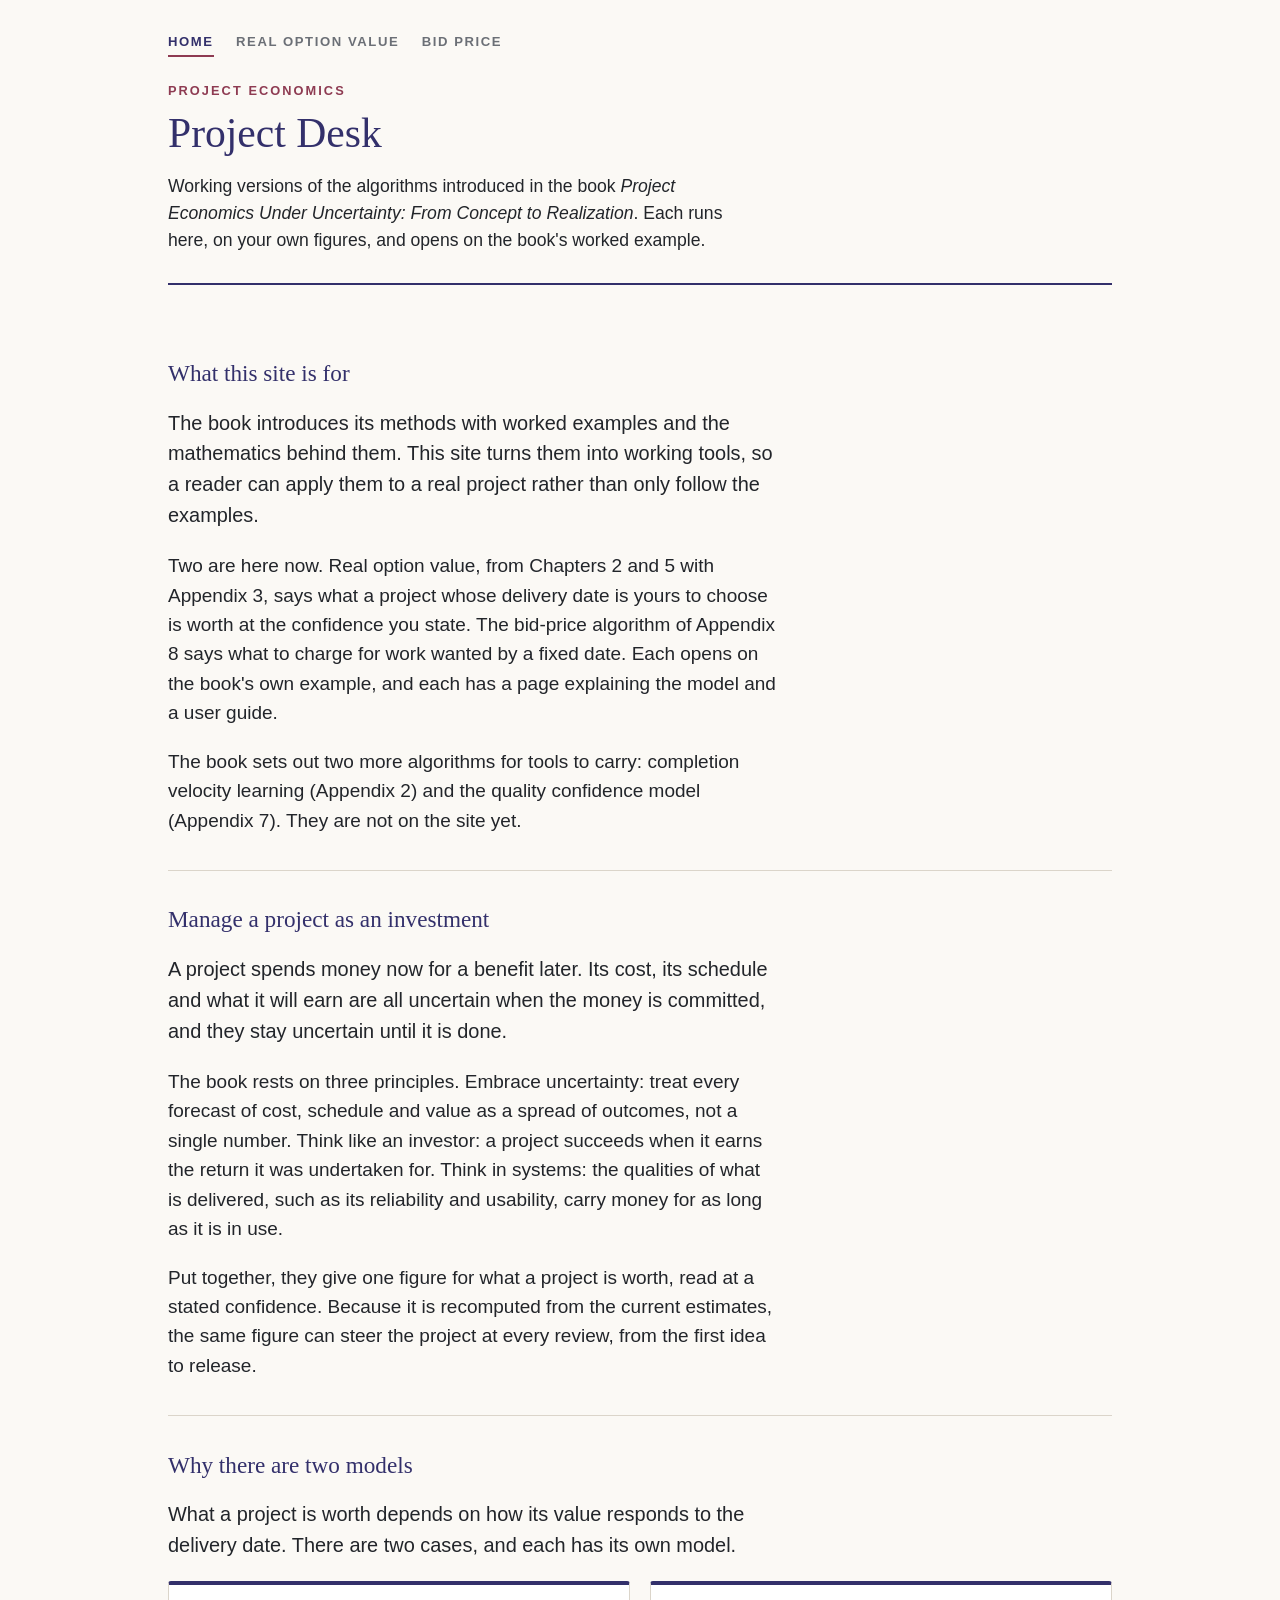
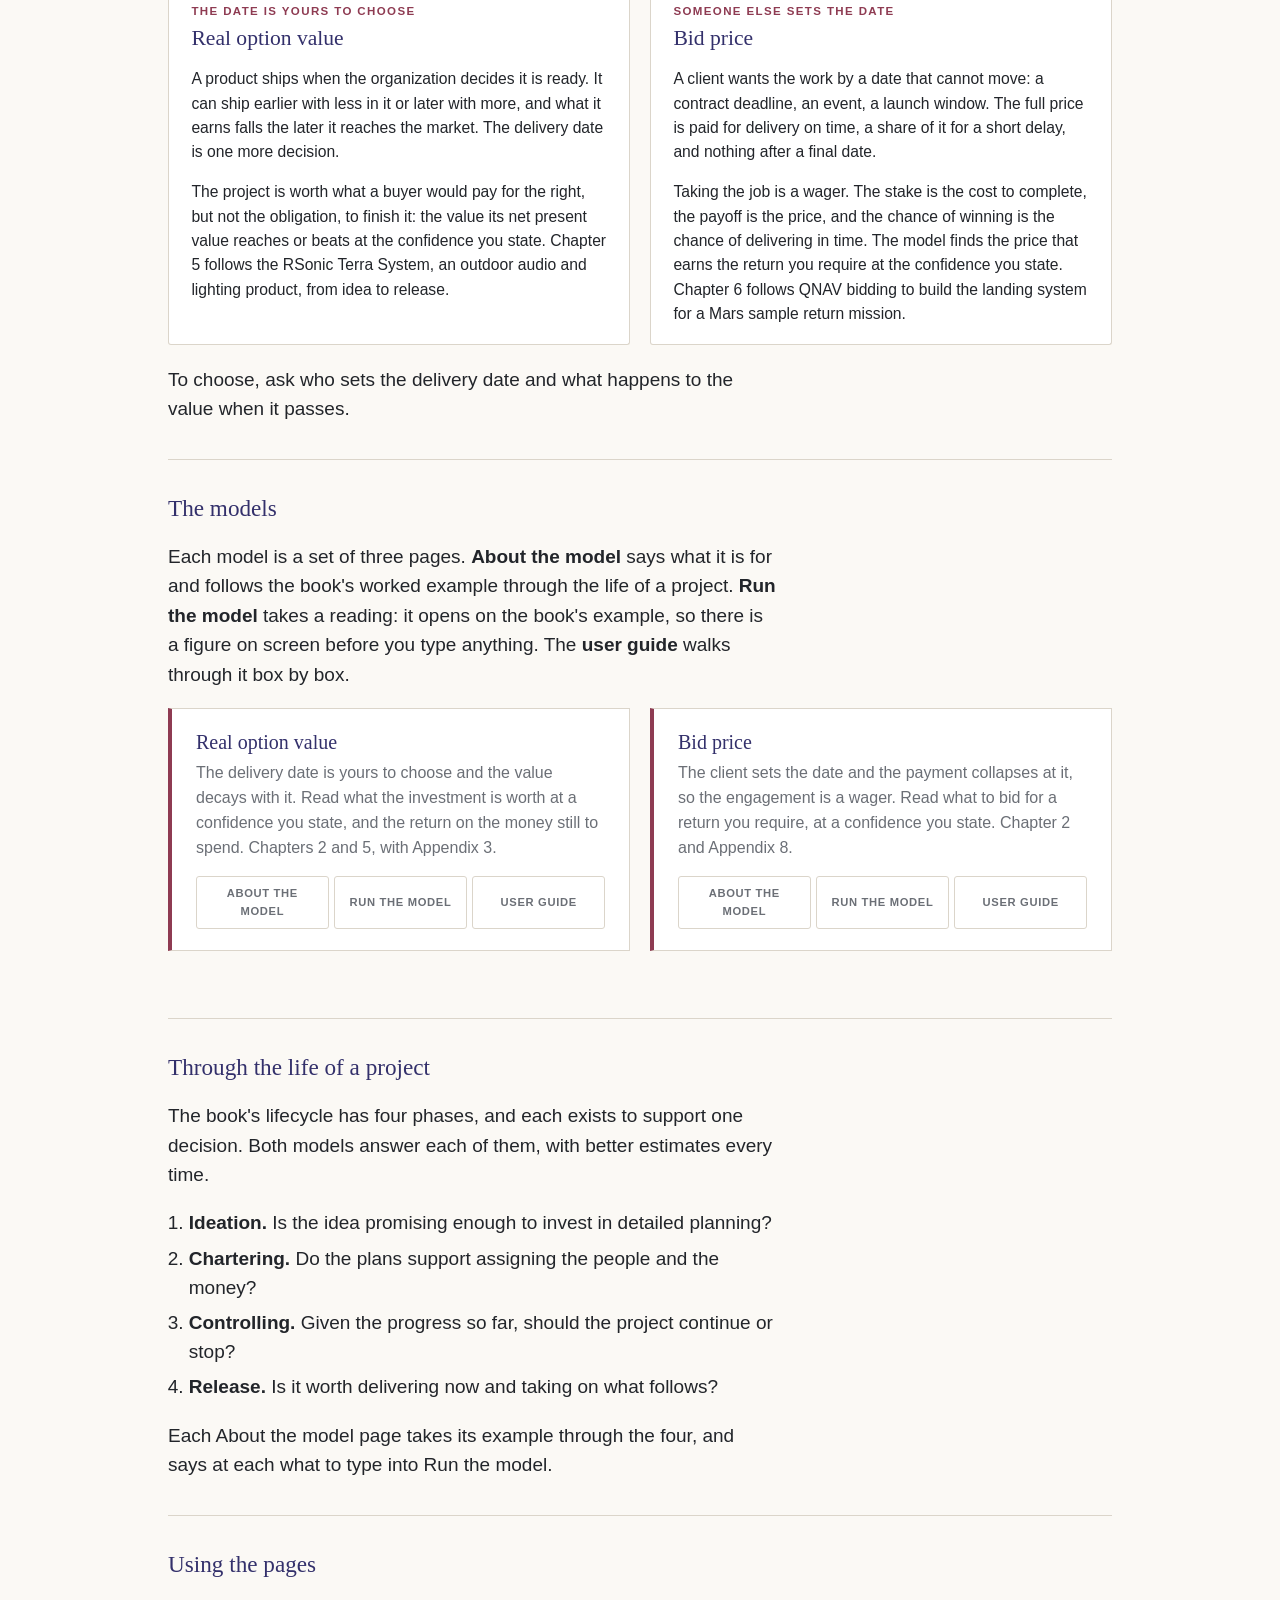
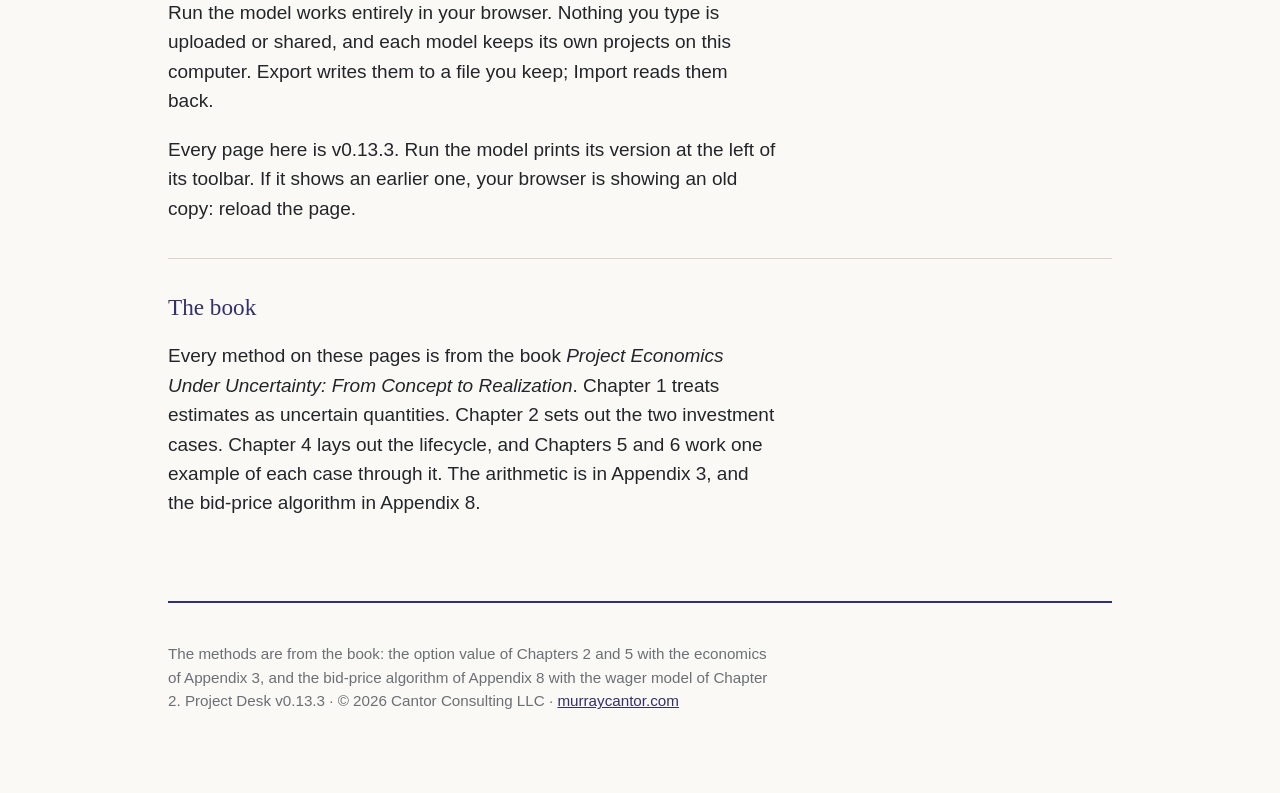
==== index.html @ a5d1e62d "Publish the toolkit site, v0.13.3 Project Desk: home page, real option value and bid price, each wit" ====
<!doctype html>
<html lang="en">
<head>
<meta charset="utf-8">
<meta name="viewport" content="width=device-width,initial-scale=1">
<title>Project Desk — Murray Cantor</title>
<meta name="description" content="Two models from the book for valuing a project under uncertainty: real option value when the delivery date is yours to choose, and bid price when someone else sets it. Each with a description, a page that takes a reading, and a user guide.">
<meta name="theme-color" content="#33306B">
<link rel="icon" href="data:image/svg+xml,%3Csvg xmlns='http://www.w3.org/2000/svg' viewBox='0 0 32 32'%3E%3Crect width='32' height='32' rx='3' fill='%2333306B'/%3E%3Cpath d='M6 23 L13 15 L19 19 L26 9' fill='none' stroke='%23FBF9F5' stroke-width='2.6' stroke-linecap='round' stroke-linejoin='round'/%3E%3C/svg%3E">
<link rel="stylesheet" href="site.css">
<style>
/* ----------------------------------------------------------------------
   Project Desk — additive styles over site.css.

   Everything here uses the tokens and the type already set in site.css and
   adds nothing to the palette. The one colour written out is #F7E3C6 on
   #7A4A12, which is site.css's own .tk marker, reused for a field that has
   not been stated yet — the same meaning it carries on the rest of the site.

   This page and calculators.html are the only pages on the site that carry
   their own styles and their own JavaScript.
   ---------------------------------------------------------------------- */

/* A tool page rather than a prose page, so the measure is wider than the
   site's 50rem. The type inside it still sets at the site's measure: p is
   capped at 38rem and .standfirst at 36rem by site.css. */
.wrap{max-width:62rem}

/* The app's own token names, aliased onto site.css's palette. The chart code
   asks for --accent and --ink-faint; these are what it gets. */
:root{--accent:var(--indigo);--ink-soft:var(--muted);--ink-faint:var(--muted)}

[hidden]{display:none!important}
button,input,select,textarea{font-family:var(--sans);color:var(--ink)}
.tnum{font-variant-numeric:tabular-nums}

/* --- the toolbar under the masthead --- */
.toolbar{display:flex;align-items:center;gap:.6rem;flex-wrap:wrap;margin:0 0 1.5rem}
.toolbar .lbl{font-size:.72rem;letter-spacing:.1em;text-transform:uppercase;
  color:var(--muted);font-weight:700}
.toolbar .bar-sp{flex:1 1 auto}
select.top{font-size:.95rem;color:var(--ink);background:#fff;
  border:1.5px solid var(--rule);border-radius:3px;padding:.32rem .5rem;max-width:22rem}

.btn{font-size:.82rem;font-weight:600;color:var(--indigo);background:#fff;
  border:1.5px solid var(--rule);border-radius:3px;padding:.34rem .8rem;cursor:pointer}
.btn:hover{border-color:var(--garnet-pale)}
.btn.pri{background:var(--indigo);border-color:var(--indigo);color:#fff}
.btn.pri:hover{background:var(--garnet);border-color:var(--garnet)}
.btn[disabled]{opacity:.45;cursor:not-allowed}
.btn:focus-visible,.tab:focus-visible,select:focus-visible,input:focus-visible,
textarea:focus-visible{outline:3px solid var(--amber);outline-offset:2px}

/* --- the three screens, in the language of .sitenav --- */
.tabs{display:flex;flex-wrap:wrap;gap:1.4rem;margin:0 0 1.75rem;padding-bottom:.6rem;
  border-bottom:1px solid var(--rule)}
.tab{font-size:.82rem;letter-spacing:.12em;text-transform:uppercase;font-weight:700;
  color:var(--muted);background:none;border:0;border-bottom:2px solid transparent;
  padding:0 0 .15rem;cursor:pointer}
.tab:hover{color:var(--indigo)}
.tab[aria-selected="true"]{color:var(--indigo);border-bottom-color:var(--garnet)}

/* --- panels --- */
.card{background:#fff;border:1.5px solid var(--rule);border-left:4px solid var(--garnet);
  border-radius:3px}
.pad{padding:1.1rem 1.25rem}
h2{font-size:1.45rem;margin:0 0 .3rem}
.sub{margin:0 0 1.25rem;font-size:1rem;color:var(--muted);max-width:38rem}
/* the Projects screen puts a button and its explanation in one .sub */
.sub:has(> .btn){display:flex;align-items:center;gap:.8rem;max-width:none;flex-wrap:wrap}
.sub:has(> .btn) > span{margin-left:0!important;max-width:38rem}
h3{margin:2rem 0 .7rem;font-family:var(--sans);font-size:.72rem;letter-spacing:.12em;
  text-transform:uppercase;color:var(--garnet);font-weight:700}
.cols{display:grid;grid-template-columns:minmax(0,1.85fr) minmax(0,1fr);gap:1.5rem;
  align-items:start}
@media (max-width:52rem){.cols{grid-template-columns:1fr}}

/* --- tables --- */
.tablewrap{overflow-x:auto}
table{border-collapse:collapse;width:100%;font-variant-numeric:tabular-nums}
th,td{text-align:left;padding:.55rem .9rem .55rem 0;border-top:1px solid var(--rule);
  font-size:.95rem}
thead th{border-top:0;border-bottom:1.5px solid var(--rule);font-size:.72rem;
  letter-spacing:.1em;text-transform:uppercase;color:var(--muted);font-weight:700;
  white-space:nowrap}
tr.row{cursor:pointer}
tr.row:hover td{background:var(--paper)}
td.r,th.r{text-align:right;white-space:nowrap;padding-right:0}

/* --- state marks: text and a rule, no fills, as elsewhere on the site --- */
.pill{display:inline-block;font-size:.68rem;letter-spacing:.1em;text-transform:uppercase;
  font-weight:700;padding:.12rem .45rem;border:1px solid currentColor;border-radius:2px;
  white-space:nowrap}
.pill.case{color:var(--indigo)}
.pill.ok{color:var(--moss)}
.pill.warn{color:#7A4A12}
.pill.bad{color:var(--garnet)}

/* --- the sheet --- */
.grp{border-top:1px solid var(--rule)}
.grp:first-child{border-top:0}
.ghead{padding:.9rem 1.25rem .35rem;font-size:.72rem;letter-spacing:.12em;
  text-transform:uppercase;color:var(--garnet);font-weight:700}
.frow{display:grid;grid-template-columns:minmax(10.5rem,1fr) auto;gap:.9rem;align-items:center;
  padding:.4rem 1.25rem .5rem}
.frow:hover{background:var(--paper)}
.flab{font-size:.95rem;min-width:0}
.flab .hint{display:block;font-size:.76rem;color:var(--muted);letter-spacing:.03em}
.flab .why{display:block;font-size:.8rem;color:var(--muted);max-width:34ch}
.fval{display:flex;gap:.3rem;align-items:center;justify-content:flex-end;flex-wrap:wrap}
.fval input,.fval select,.fval textarea{background:#fff;border:1.5px solid var(--rule);
  border-radius:3px;padding:.24rem .45rem;font-size:.92rem;text-align:right;
  font-variant-numeric:tabular-nums}
.fval input.t{width:5rem}
.fval select{text-align:left;max-width:15rem;font-variant-numeric:normal}
.fval select.form{font-size:.76rem;color:var(--muted);width:6rem;text-align:left}
.fval textarea{width:15rem;height:3.6rem;text-align:left;font-size:.82rem}
.fval .unit{font-size:.78rem;color:var(--muted);min-width:2.8rem;text-align:left}
/* A field with nothing in it yet is site.css's .tk, in its own colours. */
.unset input,.unset select.val,.unset textarea{border-color:var(--amber);background:#F7E3C6}
.needs{font-size:.64rem;letter-spacing:.1em;text-transform:uppercase;font-weight:700;
  color:#7A4A12}

/* --- the derived block --- */
.drow{display:flex;justify-content:space-between;gap:.9rem;padding:.4rem 1.25rem;
  font-size:.92rem;border-top:1px solid var(--rule)}
.drow:first-of-type{border-top:0}
.drow .v{font-variant-numeric:tabular-nums;white-space:nowrap}
.drow.alert{border-left:3px solid var(--amber);margin-left:-3px}
.drow.alert .v,.drow.alert .k{color:#7A4A12;font-weight:600}
.note{padding:.8rem 1.25rem 1rem;border-top:1px solid var(--rule);font-size:.9rem;
  color:var(--muted);max-width:38rem}

/* --- the reading --- */
.big{font-family:var(--serif);font-size:2.9rem;line-height:1.1;color:var(--indigo);
  font-variant-numeric:tabular-nums;font-weight:400}
.big.neg{color:var(--garnet)}
.bigsub{margin-top:.45rem;font-size:.97rem;color:var(--muted);max-width:38rem}
.kv{display:grid;gap:1.1rem;grid-template-columns:repeat(auto-fit,minmax(8.5rem,1fr));
  margin-top:1.5rem}
.kv .v{font-family:var(--serif);font-size:1.45rem;line-height:1.15;color:var(--ink);
  font-variant-numeric:tabular-nums}
.kv .k{display:block;margin-top:.15rem;font-size:.72rem;letter-spacing:.1em;
  text-transform:uppercase;color:var(--muted);font-weight:700}
.ctrl{display:flex;align-items:center;gap:.75rem;flex-wrap:wrap;font-size:.92rem;
  margin:.5rem 0}
.ctrl label{min-width:11rem;font-size:.76rem;letter-spacing:.06em;text-transform:uppercase;
  color:var(--muted);font-weight:700}
.ctrl input[type=range]{width:15rem;accent-color:var(--indigo)}
.ctrl .v{min-width:5.5rem;font-variant-numeric:tabular-nums}

/* --- charts, in the same hand as calculators.html --- */
svg.chart{display:block;width:100%;max-width:48rem;margin:1.25rem auto 0;height:auto;
  color:var(--muted)}
.legend{display:flex;flex-wrap:wrap;gap:1.1rem;margin:.6rem 0 0;font-size:.78rem;
  color:var(--muted)}
.legend i{display:inline-block;width:15px;height:2px;vertical-align:.25em;margin-right:.4rem}

/* --- refusal, blocked, error: the site's left-border idiom --- */
.refusal{background:#fff;border:1.5px solid var(--rule);border-left:4px solid var(--garnet);
  border-radius:3px;padding:1.25rem}
.refusal .big{color:var(--garnet);font-size:2.1rem}
.blocked{background:#fff;border:1.5px solid var(--rule);border-left:4px solid var(--amber);
  border-radius:3px;padding:1.25rem}
.blocked ul{margin:.6rem 0 0;padding-left:1.2rem;font-size:.95rem}
.err{margin-bottom:1.25rem;padding:.7rem .95rem;background:#fff;color:var(--garnet);
  border:1.5px solid var(--rule);border-left:4px solid var(--garnet);border-radius:3px;
  font-size:.95rem}

.savebar{display:flex;gap:.7rem;align-items:center;padding:.8rem 1.25rem;font-size:.9rem;
  border-top:1px solid var(--rule);background:var(--paper)}
.dirty{color:#7A4A12;font-weight:600}

dialog{border:1.5px solid var(--rule);border-left:4px solid var(--garnet);border-radius:3px;
  background:#fff;color:var(--ink);padding:0;max-width:32rem;width:calc(100% - 2rem);
  font-family:var(--sans);font-size:19px;line-height:1.55}
dialog::backdrop{background:rgba(34,37,42,.45)}
.dlg-h{padding:1rem 1.25rem .3rem;font-family:var(--serif);font-size:1.25rem;color:var(--indigo)}
.dlg-b{padding:.5rem 1.25rem 1.25rem}
.dlg-f{padding:.8rem 1.25rem;border-top:1px solid var(--rule);display:flex;
  justify-content:flex-end;gap:.6rem}
.pick{display:grid;gap:.6rem;margin-top:.7rem}
.pick label{border:1.5px solid var(--rule);border-radius:3px;padding:.65rem .8rem;cursor:pointer;
  display:flex;gap:.6rem;align-items:flex-start;font-size:.95rem}
.pick label:has(input:checked){border-left:4px solid var(--garnet);padding-left:calc(.8rem - 2.5px)}
.pick input{accent-color:var(--indigo);margin-top:.35rem;flex:0 0 auto}
.pick small{display:block;color:var(--muted);font-size:.85rem}
.dlg-b input[type=text]{width:100%;background:#fff;border:1.5px solid var(--rule);
  border-radius:3px;padding:.4rem .55rem;margin-top:.35rem;font-size:.95rem}
.lbl{font-size:.72rem;letter-spacing:.1em;text-transform:uppercase;color:var(--muted);
  font-weight:700}
.foot{margin-top:2rem;font-size:.85rem;color:var(--muted)}

@media (max-width:34rem){
  /* the spacer pushes PROJECT onto a line of its own at this width */
  .toolbar .bar-sp{display:none}
  .toolbar{gap:.5rem}
  /* the projects table scrolls inside its panel rather than setting one word
     per line; the page itself still has no sideways scroll */
  .tablewrap table{min-width:32rem}
  th,td{padding-right:.7rem;font-size:.9rem}
  .big{font-size:2.2rem}
  .refusal .big{font-size:1.7rem}
  .kv .v{font-size:1.25rem}
  .ctrl label{min-width:0}
  .ctrl input[type=range]{width:100%}
  .frow{grid-template-columns:1fr}
  .fval{justify-content:flex-start}
}
</style>
<style id="sitenav-local">
/* The site's navigation, kept inside this folder: Home and one entry per
   model, and under a model its three pages. site.css styles the current page;
   this marks the model a page belongs to the same way. */
.sitenav a[aria-current="true"]{color:var(--indigo);border-bottom:2px solid var(--garnet)}
/* A model's three pages are one set: its name heads each of them, with these
   tabs under it, sitting on the masthead's rule in the same place on all three. */
.masthead.family{padding-bottom:0}
.modeltabs{display:grid;grid-template-columns:repeat(3,auto);justify-content:start;gap:.35rem;margin:1.6rem 0 0}
.modeltabs a{display:block;padding:.55rem 1.05rem .5rem;font-family:var(--sans);font-size:.78rem;
  letter-spacing:.1em;text-transform:uppercase;font-weight:700;text-decoration:none;color:var(--muted);
  background:#fff;border:1.5px solid var(--rule);border-bottom:0;border-radius:3px 3px 0 0}
.modeltabs a:hover{color:var(--indigo);border-color:var(--garnet-pale)}
.modeltabs a[aria-current="page"]{background:var(--indigo);border-color:var(--indigo);color:#fff}
.modeltabs a:focus-visible{outline:3px solid var(--amber);outline-offset:2px}
.modeltabs a{text-align:center}
@media (max-width:34rem){.modeltabs{grid-template-columns:repeat(3,1fr)}.modeltabs a{padding:.5rem .35rem .45rem;font-size:.68rem;letter-spacing:.05em;display:flex;align-items:center;justify-content:center}}
</style>
<style id="landing">
/* The landing page: its sections, the two cases, the model cards and their tabs. */
.home section{padding:2.2rem 0}
.home .lead{font-size:1.05em}
.open{display:inline-block;font-size:.82rem;font-weight:600;color:#fff;background:var(--indigo);
  border:1.5px solid var(--indigo);border-radius:3px;padding:.38rem .9rem;text-decoration:none}
.open:hover{background:var(--garnet);border-color:var(--garnet)}
.open.quiet{background:#fff;color:var(--indigo);border-color:var(--rule)}
.open.quiet:hover{color:var(--garnet);border-color:var(--garnet-pale)}
.open:focus-visible{outline:3px solid var(--amber);outline-offset:2px}
.cases{display:grid;gap:1.25rem;margin:1.25rem 0 1.25rem}
.case{background:#fff;border:1.5px solid var(--rule);border-top:4px solid var(--indigo);border-radius:3px;padding:1.1rem 1.4rem}
.case .lbl{margin:0 0 .25rem;font-size:.72rem;letter-spacing:.12em;text-transform:uppercase;color:var(--garnet);font-weight:700}
.case h3,.model h3{font-family:var(--serif);text-transform:none;letter-spacing:0;font-weight:400}
.case h3{margin:0 0 .6rem;font-size:1.35rem;color:var(--indigo)}
.case p{font-size:.98rem}
.case p:last-child{margin-bottom:0}
.phases{max-width:38rem;padding-left:1.3rem}
.phases li{margin:.35rem 0}
@media(min-width:44rem){.cases{grid-template-columns:1fr 1fr}}
.models{display:grid;gap:1.25rem;margin:0 0 2rem}
.model{background:#fff;border:1.5px solid var(--rule);border-left:4px solid var(--garnet);
  padding:1.3rem 1.5rem;display:flex;flex-direction:column}
.model h3{margin:0 0 .4rem;font-size:1.25rem}
.model h3 a{color:var(--indigo);text-decoration:none}
.model h3 a:hover{color:var(--garnet)}
.model p{margin:0 0 1rem;font-size:1rem;color:var(--muted);max-width:44rem;flex:1 1 auto}
.modeltabs.home{margin:0;grid-template-columns:repeat(3,1fr);justify-content:stretch}
.modeltabs.home a{padding:.5rem .4rem;font-size:.7rem;letter-spacing:.06em;display:flex;align-items:center;justify-content:center}
.modeltabs.home a{border-bottom:1.5px solid var(--rule);border-radius:3px}
.modeltabs.home a:hover{background:var(--indigo);border-color:var(--indigo);color:#fff}
@media(min-width:44rem){.models{grid-template-columns:1fr 1fr}}
</style>
</head>
<body>
<div class="wrap">

<nav class="sitenav" aria-label="Site">
  <a href="index.html" aria-current="page">Home</a>
  <a href="real-option-model.html">Real option value</a>
  <a href="fixed-bid-model.html">Bid price</a>
</nav>

<header class="masthead">
  <p class="eyebrow">Project economics</p>
  <h1>Project Desk</h1>
  <p class="standfirst">Working versions of the algorithms introduced in the book <i>Project Economics Under Uncertainty: From Concept to Realization</i>. Each runs here, on your own figures, and opens on the book's worked example.</p>
</header>

<main class="home">

<section id="purpose">
  <h2>What this site is for</h2>
  <p class="lead">The book introduces its methods with worked examples and the mathematics behind them. This site turns them into working tools, so a reader can apply them to a real project rather than only follow the examples.</p>
  <p>Two are here now. Real option value, from Chapters 2 and 5 with Appendix 3, says what a project whose delivery date is yours to choose is worth at the confidence you state. The bid-price algorithm of Appendix 8 says what to charge for work wanted by a fixed date. Each opens on the book's own example, and each has a page explaining the model and a user guide.</p>
  <p>The book sets out two more algorithms for tools to carry: completion velocity learning (Appendix 2) and the quality confidence model (Appendix 7). They are not on the site yet.</p>
</section>

<section id="idea">
  <h2>Manage a project as an investment</h2>
  <p class="lead">A project spends money now for a benefit later. Its cost, its schedule and what it will earn are all uncertain when the money is committed, and they stay uncertain until it is done.</p>
  <p>The book rests on three principles. Embrace uncertainty: treat every forecast of cost, schedule and value as a spread of outcomes, not a single number. Think like an investor: a project succeeds when it earns the return it was undertaken for. Think in systems: the qualities of what is delivered, such as its reliability and usability, carry money for as long as it is in use.</p>
  <p>Put together, they give one figure for what a project is worth, read at a stated confidence. Because it is recomputed from the current estimates, the same figure can steer the project at every review, from the first idea to release.</p>
</section>

<section id="why">
  <h2>Why there are two models</h2>
  <p class="lead">What a project is worth depends on how its value responds to the delivery date. There are two cases, and each has its own model.</p>
  <div class="cases">
    <div class="case">
      <p class="lbl">The date is yours to choose</p>
      <h3>Real option value</h3>
      <p>A product ships when the organization decides it is ready. It can ship earlier with less in it or later with more, and what it earns falls the later it reaches the market. The delivery date is one more decision.</p>
      <p>The project is worth what a buyer would pay for the right, but not the obligation, to finish it: the value its net present value reaches or beats at the confidence you state. Chapter 5 follows the RSonic Terra System, an outdoor audio and lighting product, from idea to release.</p>
    </div>
    <div class="case">
      <p class="lbl">Someone else sets the date</p>
      <h3>Bid price</h3>
      <p>A client wants the work by a date that cannot move: a contract deadline, an event, a launch window. The full price is paid for delivery on time, a share of it for a short delay, and nothing after a final date.</p>
      <p>Taking the job is a wager. The stake is the cost to complete, the payoff is the price, and the chance of winning is the chance of delivering in time. The model finds the price that earns the return you require at the confidence you state. Chapter 6 follows QNAV bidding to build the landing system for a Mars sample return mission.</p>
    </div>
  </div>
  <p>To choose, ask who sets the delivery date and what happens to the value when it passes.</p>
</section>

<section id="models">
  <h2>The models</h2>
  <p>Each model is a set of three pages. <b>About the model</b> says what it is for and follows the book's worked example through the life of a project. <b>Run the model</b> takes a reading: it opens on the book's example, so there is a figure on screen before you type anything. The <b>user guide</b> walks through it box by box.</p>
  <div class="models">
    <div class="model">
      <h3><a href="real-option-model.html">Real option value</a></h3>
      <p>The delivery date is yours to choose and the value decays with it. Read what the investment is worth at a confidence you state, and the return on the money still to spend. Chapters 2 and 5, with Appendix 3.</p>
      <nav class="modeltabs home" aria-label="The pages of Real option value">
        <a href="real-option-model.html">About the model</a>
        <a href="real-option.html">Run the model</a>
        <a href="real-option-guide.html">User guide</a>
      </nav>
    </div>
    <div class="model">
      <h3><a href="fixed-bid-model.html">Bid price</a></h3>
      <p>The client sets the date and the payment collapses at it, so the engagement is a wager. Read what to bid for a return you require, at a confidence you state. Chapter 2 and Appendix 8.</p>
      <nav class="modeltabs home" aria-label="The pages of Bid price">
        <a href="fixed-bid-model.html">About the model</a>
        <a href="fixed-bid.html">Run the model</a>
        <a href="fixed-bid-guide.html">User guide</a>
      </nav>
    </div>
  </div>
</section>

<section id="lifecycle">
  <h2>Through the life of a project</h2>
  <p>The book's lifecycle has four phases, and each exists to support one decision. Both models answer each of them, with better estimates every time.</p>
  <ol class="phases">
    <li><b>Ideation.</b> Is the idea promising enough to invest in detailed planning?</li>
    <li><b>Chartering.</b> Do the plans support assigning the people and the money?</li>
    <li><b>Controlling.</b> Given the progress so far, should the project continue or stop?</li>
    <li><b>Release.</b> Is it worth delivering now and taking on what follows?</li>
  </ol>
  <p>Each About the model page takes its example through the four, and says at each what to type into Run the model.</p>
</section>

<section id="use">
  <h2>Using the pages</h2>
  <p>Run the model works entirely in your browser. Nothing you type is uploaded or shared, and each model keeps its own projects on this computer. Export writes them to a file you keep; Import reads them back.</p>
  <p>Every page here is v0.13.3. Run the model prints its version at the left of its toolbar. If it shows an earlier one, your browser is showing an old copy: reload the page.</p>
</section>

<section id="book">
  <h2>The book</h2>
  <p>Every method on these pages is from the book <i>Project Economics Under Uncertainty: From Concept to Realization</i>. Chapter 1 treats estimates as uncertain quantities. Chapter 2 sets out the two investment cases. Chapter 4 lays out the lifecycle, and Chapters 5 and 6 work one example of each case through it. The arithmetic is in Appendix 3, and the bid-price algorithm in Appendix 8.</p>
</section>

</main>
<footer>
  <p>The methods are from the book: the option value of Chapters 2 and 5 with the economics of Appendix 3, and the bid-price algorithm of Appendix 8 with the wager model of Chapter 2.
  Project Desk v0.13.3 · © 2026 Cantor Consulting LLC · <a href="https://murraycantor.com/">murraycantor.com</a></p>
</footer>

</div>

</body>
</html>
---- site.css ----
/* ============================================================================
   site.css — murraycantor.com

   Every page in this folder links this one file and nothing else. Change a
   colour, a font or a rule here and index.html, book.html, riskyproject.html,
   writing.html, about.html and 404.html all follow.

   PALETTE
   This site is a sibling of healthy-skepticism.com, not a copy of it. The
   structure, the type inversion and the neutrals are the same. The accent
   pairing is different: healthy-skepticism.com is navy #1F3A5F with teal
   #2E7D7B; this site is

       --indigo  #33306B   primary: headings, links, the two heavy rules
       --garnet  #8E3B52   accent: eyebrows, left borders, the mark

   Indigo is darker and cooler than the navy and reads as a mathematics
   colour without turning corporate. Garnet is warm enough to sit on the
   #FBF9F5 paper without vibrating against it, and is far enough from the
   amber focus ring (#E08A3C) that the two never read as the same signal.

   Neutrals are carried over unchanged: --ink #22252A, --paper #FBF9F5,
   --rule #DBD5CA, --muted #6B6F76.

   No web fonts, no CDN, no JavaScript. The only image is Murray's
   portrait, held locally in images/ and used on two pages. The masthead mark is
   inline SVG in each page. Every path in the site is relative, so the pages
   open correctly from disk as well as from a server.
   ============================================================================ */

/* ---------- tokens ---------- */
:root{
  --indigo:#33306B;
  --garnet:#8E3B52;
  --garnet-pale:#C58FA0;
  --amber:#E08A3C;
  --moss:#5A7247;
  --ink:#22252A;
  --paper:#FBF9F5;
  --rule:#DBD5CA;
  --muted:#6B6F76;
  --serif:"Bookman Old Style","Bookman","Georgia",serif;
  --sans:"Calibri","Segoe UI",-apple-system,BlinkMacSystemFont,"Helvetica Neue",Arial,sans-serif;
}

/* ---------- base ---------- */
*{box-sizing:border-box}
html{-webkit-text-size-adjust:100%}
body{
  margin:0;background:var(--paper);color:var(--ink);
  font-family:var(--sans);font-size:19px;line-height:1.55;
}

.wrap{max-width:50rem;margin:0 auto;padding:2rem 1.5rem 5rem}

/* ---------- nav ---------- */
.sitenav{
  display:flex;flex-wrap:wrap;gap:1.4rem;
  font-size:.82rem;letter-spacing:.12em;text-transform:uppercase;font-weight:700;
  padding-bottom:1.5rem
}
.sitenav a{color:var(--muted);text-decoration:none;padding-bottom:.15rem}
.sitenav a:hover{color:var(--indigo)}
.sitenav a[aria-current="page"]{color:var(--indigo);border-bottom:2px solid var(--garnet)}
.sitenav a:focus-visible{outline:3px solid var(--amber);outline-offset:3px}

/* ---------- masthead ---------- */
.masthead{position:relative;border-bottom:2px solid var(--indigo);padding-bottom:1.75rem;margin-bottom:2.5rem}
.mark-corner{position:absolute;top:0;right:0;width:64px;height:64px;color:var(--garnet)}

.eyebrow{
  font-size:.8rem;letter-spacing:.16em;text-transform:uppercase;
  color:var(--garnet);font-weight:700;margin:0 0 .6rem
}
h1{font-family:var(--serif);font-size:2.6rem;line-height:1.12;margin:0 0 1rem;color:var(--indigo);font-weight:400}
.masthead h1:last-child{margin-bottom:0}
.byline{margin:.2rem 0 0;font-size:1rem;color:var(--muted);letter-spacing:.02em}
.standfirst{margin:0;max-width:36rem;font-size:1.1rem}

/* ---------- headings and prose ---------- */
h2{font-family:var(--serif);font-size:1.6rem;line-height:1.2;margin:0 0 1rem;font-weight:400;color:var(--indigo)}
h3{font-family:var(--serif);font-size:1.25rem;line-height:1.25;margin:0;font-weight:400;color:var(--ink)}

p{max-width:38rem}
p:last-child{margin-bottom:0}
.note{color:var(--muted);font-size:.95rem}

a{color:var(--indigo)}
a:focus-visible{outline:3px solid var(--amber);outline-offset:3px;border-radius:2px}

section{padding:2.5rem 0;border-bottom:1px solid var(--rule)}
section:last-of-type{border-bottom:0}

footer{margin-top:3rem;padding-top:1.5rem;border-top:2px solid var(--indigo);font-size:.95rem;color:var(--muted)}
footer p{max-width:38rem}
footer a{color:var(--indigo)}

/* ---------- the unfinished marker ----------
   Anything the site cannot yet state as fact is wrapped in .tk. It is meant
   to be impossible to miss and impossible to publish by accident. NOTES.md
   lists every one of them. ---------------------------------------------- */
.tk{
  display:inline;background:#F7E3C6;color:#7A4A12;
  border-bottom:1.5px solid var(--amber);border-radius:2px;
  padding:.05em .35em;
  font-family:var(--sans);font-size:.74rem;font-weight:700;
  letter-spacing:.09em;text-transform:uppercase;white-space:normal
}

/* ---------- metadata line ---------- */
.meta{
  margin:.6rem 0 0;font-size:.78rem;letter-spacing:.08em;text-transform:uppercase;
  color:var(--muted);font-weight:700;max-width:38rem
}
.worktitle{
  font-family:var(--serif);font-size:1.3rem;line-height:1.3;
  color:var(--ink);margin:0 0 .5rem;max-width:34rem
}
/* The subtitle sets on its own line. Left to wrap on its own the title breaks
   after "From", or leaves "Realization" alone on line two; the colon is the
   right place for it to turn. */
.worktitle .subtitle{display:block;color:var(--muted);font-size:.94em}
.provisional{
  font-family:var(--serif);font-style:italic;font-size:1.1rem;
  margin:.5rem 0 0;padding-left:.9rem;border-left:3px solid var(--garnet);
  color:var(--muted);max-width:36rem
}

/* ---------- cards ---------- */
.cards{display:grid;grid-template-columns:1fr 1fr;gap:1.25rem;margin-top:1.5rem}
.card{
  display:block;text-decoration:none;color:inherit;
  border:1.5px solid var(--rule);border-left:4px solid var(--garnet);
  border-radius:3px;padding:1.25rem 1.35rem;background:#fff
}
.card:hover{border-color:var(--garnet-pale);border-left-color:var(--indigo)}
.card:focus-visible{outline:3px solid var(--amber);outline-offset:3px}
.card h3{margin-bottom:.35rem;color:var(--indigo)}
.card p{margin:0;font-size:.97rem;color:var(--muted);max-width:none}

/* ---------- the three principles ---------- */
ol.principles{list-style:none;margin:0;padding:0;counter-reset:principle}
ol.principles li{padding:1rem 0;border-top:1px solid var(--rule);counter-increment:principle}
ol.principles li:first-child{border-top:0}
ol.principles .name{font-family:var(--serif);font-size:1.2rem;color:var(--ink);display:block}
ol.principles .name::before{
  content:counter(principle);
  font-family:var(--sans);font-size:.8rem;font-weight:700;color:var(--garnet);
  display:inline-block;min-width:1.6rem;vertical-align:.15em
}
ol.principles .q{
  font-family:var(--serif);font-style:italic;color:var(--muted);
  margin:.3rem 0 0 1.6rem;display:block;max-width:36rem
}
ol.principles .expl{margin:.5rem 0 0 1.6rem;max-width:36rem}

/* ---------- notices (recent writing) ---------- */
ul.notices{list-style:none;margin:0;padding:0}
ul.notices li{padding:.85rem 0;border-top:1px solid var(--rule);max-width:38rem}
ul.notices li:first-child{border-top:0}
ul.notices .when{
  display:block;font-size:.72rem;letter-spacing:.12em;text-transform:uppercase;
  color:var(--muted);font-weight:700;margin-bottom:.15rem
}
ul.notices a{font-weight:600;text-decoration:none;border-bottom:1.5px solid var(--garnet-pale)}
ul.notices a:hover{border-bottom-color:var(--indigo)}
ul.notices .gloss{display:block;color:var(--muted);font-size:.95rem}
.more{margin-top:1.5rem;font-weight:600}

/* ---------- article entries (writing.html) ---------- */
.group{padding:2.5rem 0;border-bottom:1px solid var(--rule)}
.group:last-of-type{border-bottom:0}
.group > h2{margin-bottom:1.5rem}
article.piece{
  padding:1.25rem 0 1.25rem 1.1rem;border-top:1px solid var(--rule);
  border-left:3px solid var(--accent,var(--garnet));margin-top:1.25rem
}
article.piece:first-of-type{margin-top:0}
article.piece .tag{
  margin:0 0 .3rem;font-size:.72rem;letter-spacing:.12em;text-transform:uppercase;
  font-weight:700;color:var(--accent,var(--garnet))
}
article.piece h3 a{text-decoration:none;border-bottom:1.5px solid var(--garnet-pale)}
article.piece h3 a:hover{border-bottom-color:var(--indigo)}
article.piece .sub{margin:.35rem 0 0;font-size:1rem;max-width:36rem}
.p1{--accent:var(--garnet)}
.p2{--accent:var(--indigo)}
.p3{--accent:var(--moss)}

/* ---------- file list ---------- */
ul.files{list-style:none;margin:1.5rem 0 0;padding:0}
ul.files li{padding:.55rem 0;border-top:1px solid var(--rule)}
ul.files li:first-child{border-top:0}
ul.files a{text-decoration:none;font-weight:600;border-bottom:1.5px solid var(--garnet-pale)}
ul.files a:hover{border-bottom-color:var(--indigo)}
/* Gutter file lists: writing.html's citations. The label
   sits in a 5.5rem gutter inside the list and the entry hangs beside it, so a
   wrapped line lines up under the first line rather than running back under the
   label. Below the 34rem breakpoint the label becomes its own line and the gutter
   is switched off; see the media query at the foot of this file. */
ul.files.gutter li{position:relative;padding-left:5.5rem}
ul.files.gutter .kind{position:absolute;left:0;top:.72rem;min-width:0}
.kind{
  display:inline-block;min-width:5.5rem;
  font-size:.72rem;letter-spacing:.1em;text-transform:uppercase;
  color:var(--muted);font-weight:700
}

/* ---------- credentials list (about.html) ---------- */
dl.record{margin:0}
dl.record dt{
  font-family:var(--serif);font-size:1.15rem;color:var(--ink);
  padding-top:1rem;margin-top:1rem;border-top:1px solid var(--rule)
}
dl.record dt:first-child{padding-top:0;margin-top:0;border-top:0}
dl.record dd{margin:.3rem 0 0;max-width:38rem;color:var(--muted)}

/* ---------- call to action ---------- */
.cta{
  display:inline-block;font-weight:600;text-decoration:none;color:#fff;
  background:var(--indigo);padding:.7rem 1.3rem;border-radius:3px;margin-top:.25rem
}
.cta:hover{background:var(--garnet)}
.cta:focus-visible{outline:3px solid var(--amber);outline-offset:3px}

/* ---------- portrait ----------
   The one photograph on the site: Murray, and nothing else. The design still
   carries no other imagery — no stock, no decoration, no icons. The frame
   follows the card language already in use here: a hairline rule with a
   garnet edge on the left. No shadow, no circle, no crop.

   Murray supplied the file on 3 September 2026: images/murray-cantor.jpg,
   640 x 776, which is 1998 x 2422 scaled down and not cropped. That is a
   1 : 1.2125 portrait rather than the 4:5 the layout was drawn for — a 3%
   difference, absorbed by the width/height attributes on the two <img> tags
   rather than by cropping, because the original has very little headroom
   above the hair and none to spare.

   The width/height attributes carry that ratio, not the old 4:5: 160 x 194 in
   the masthead (exact — 640 x 776 divides cleanly by four) and 300 x 364 on
   about.html. They are not decoration: the browser reserves the space from
   them before the picture arrives, so nothing on the page jumps. Measured
   shift is 0px on the home page and 0.2px on about. If the file is ever
   replaced, recompute both pairs from the new file's ratio.

   The studio background is a cool near-white that reads about 30 levels
   darker than this page's warm --paper, so the picture sits as a distinctly
   grey rectangle rather than a floating white box; the hairline --rule border
   and the garnet edge are enough to close the join. See NOTES.md section 9.
   ------------------------------------------------------------------------ */
img.portrait{
  display:block;max-width:100%;height:auto;
  border:1px solid var(--rule);border-left:3px solid var(--garnet);
  border-radius:3px;background:var(--paper)
}

/* about.html — the portrait beside the opening biographical paragraphs */
.bio-lede{display:grid;grid-template-columns:300px 1fr;gap:1.75rem;align-items:start;margin-top:.25rem}
.bio-lede .portrait{width:300px}
.bio-lede-text > p:first-child{margin-top:0}

/* index.html — the smaller portrait, left of the name in the masthead. The
   .mark-corner ornament keeps its top-right corner; the portrait takes the
   left, so the two never meet. */
.masthead-body{display:flex;gap:1.5rem;align-items:flex-start}
.masthead-text{flex:1 1 auto;min-width:0}
.masthead-text > *:first-child{margin-top:0}
.masthead .portrait{flex:0 0 auto;width:160px}

/* ---------- narrow screens ---------- */
@media (max-width:34rem){
  body{font-size:18px}
  .wrap{padding:1.5rem 1.15rem 3.5rem}
  h1{font-size:2rem}
  h2{font-size:1.4rem}
  .cards{grid-template-columns:1fr}
  .kind{display:block;min-width:0;margin-bottom:.15rem}
  ul.files.gutter li{padding-left:0}
  ul.files.gutter .kind{position:static}
  .mark-corner{width:44px;height:44px}
  .worktitle{font-size:1.15rem}
  .bio-lede{grid-template-columns:1fr;gap:1.25rem}
  .bio-lede .portrait{width:100%}
  .masthead-body{flex-direction:column;gap:1.1rem}
  .masthead .portrait{width:120px}
}
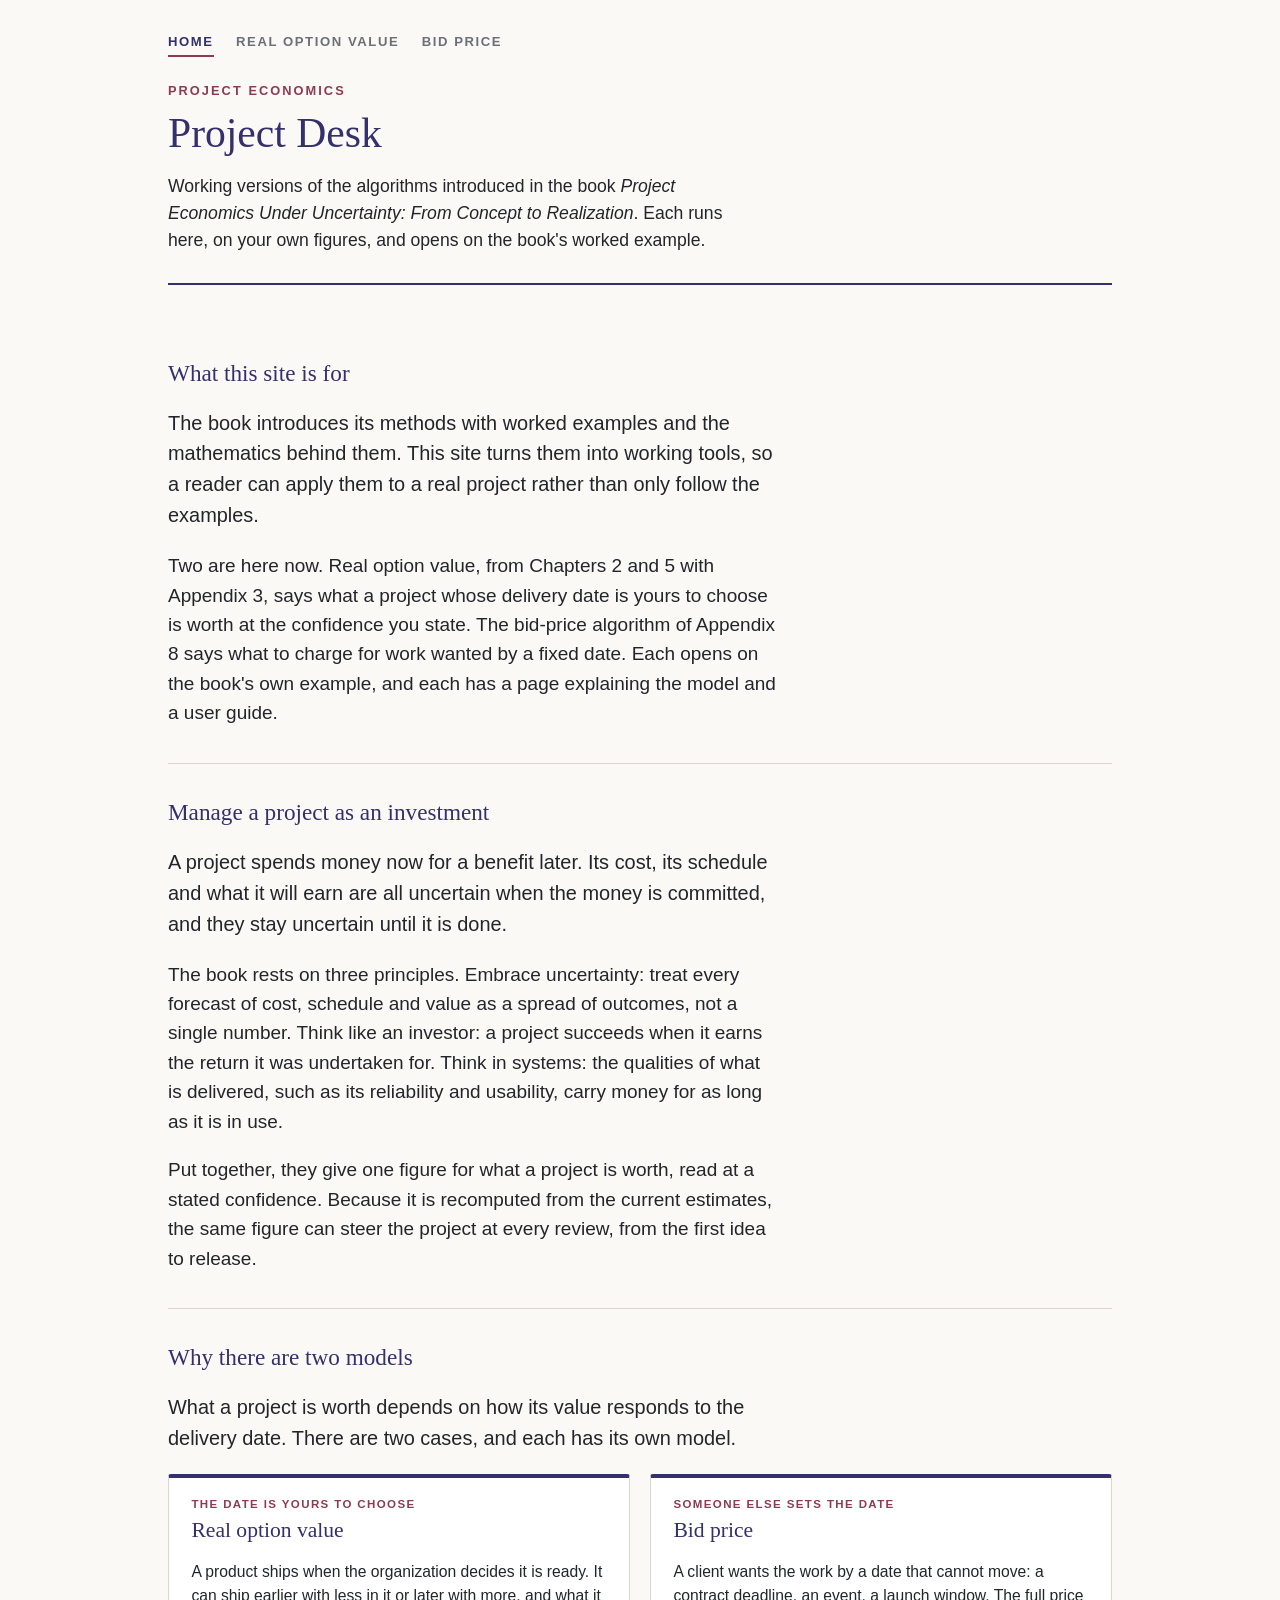
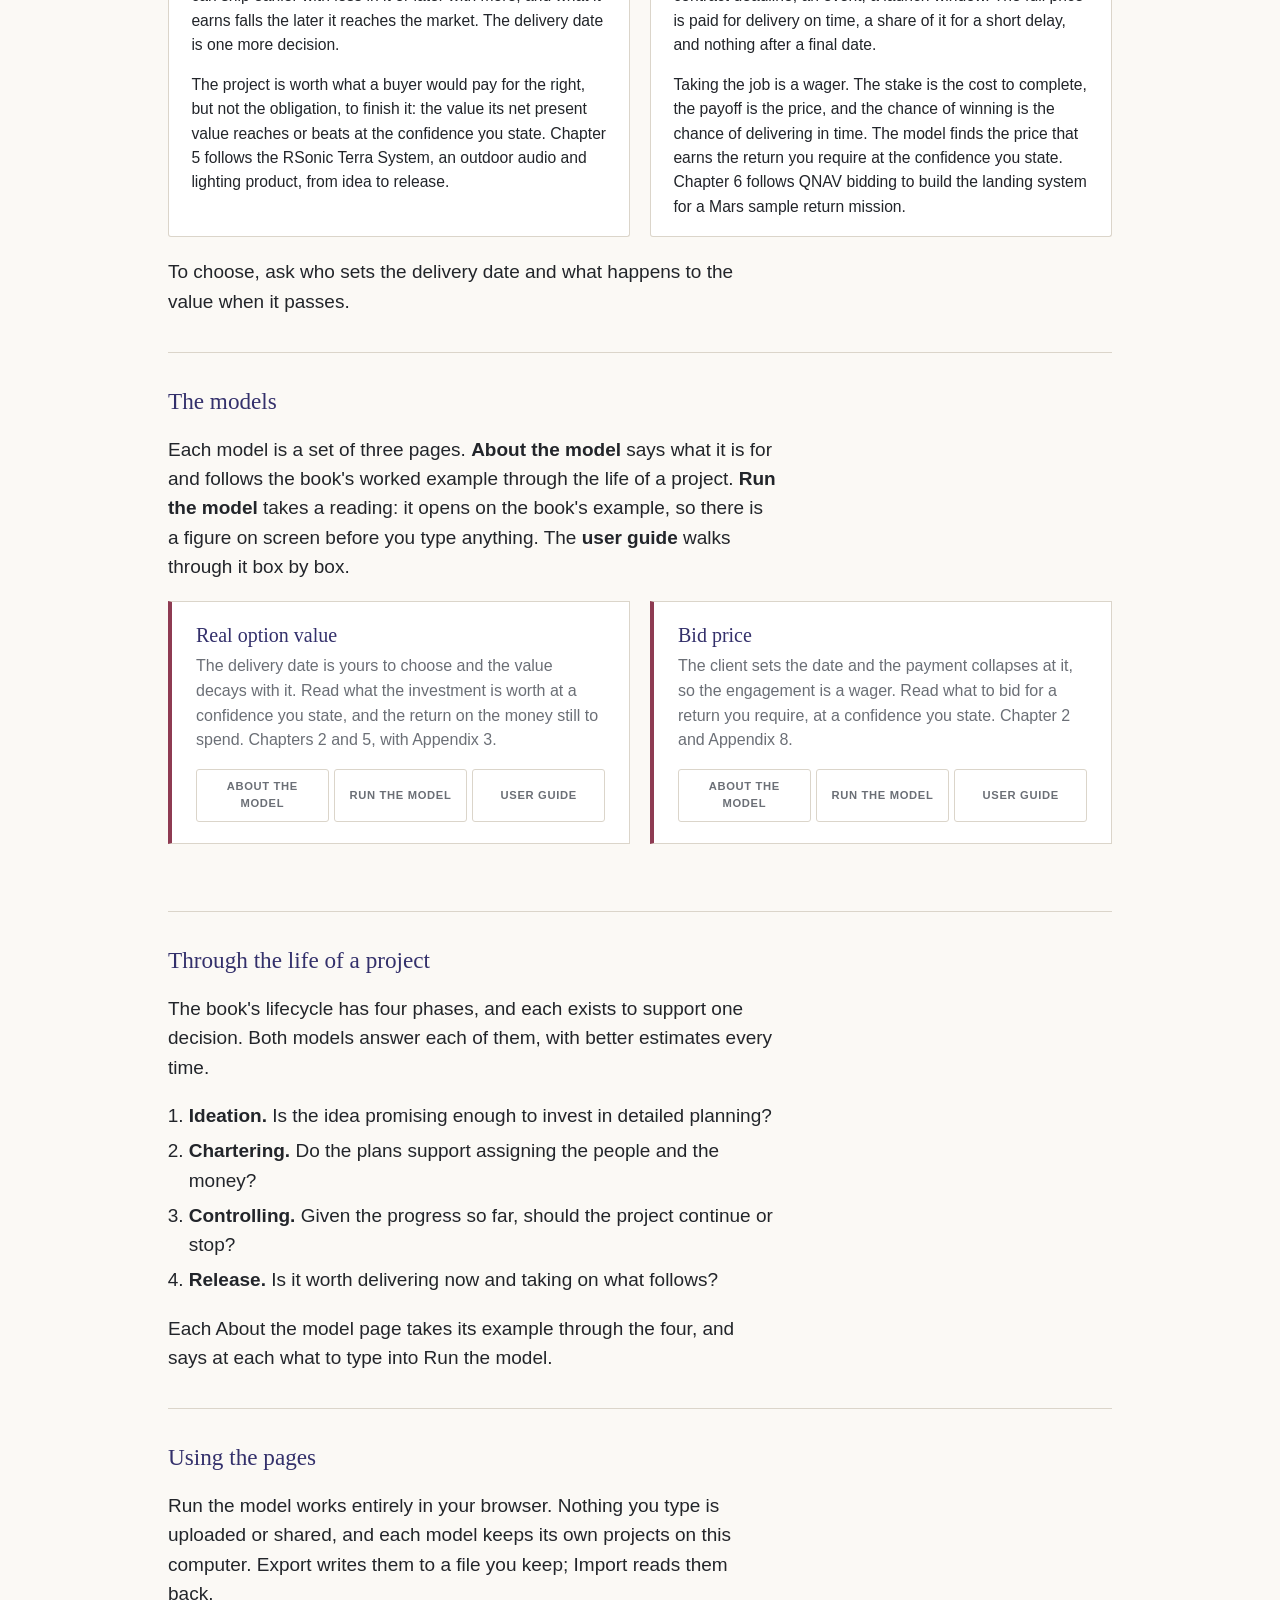
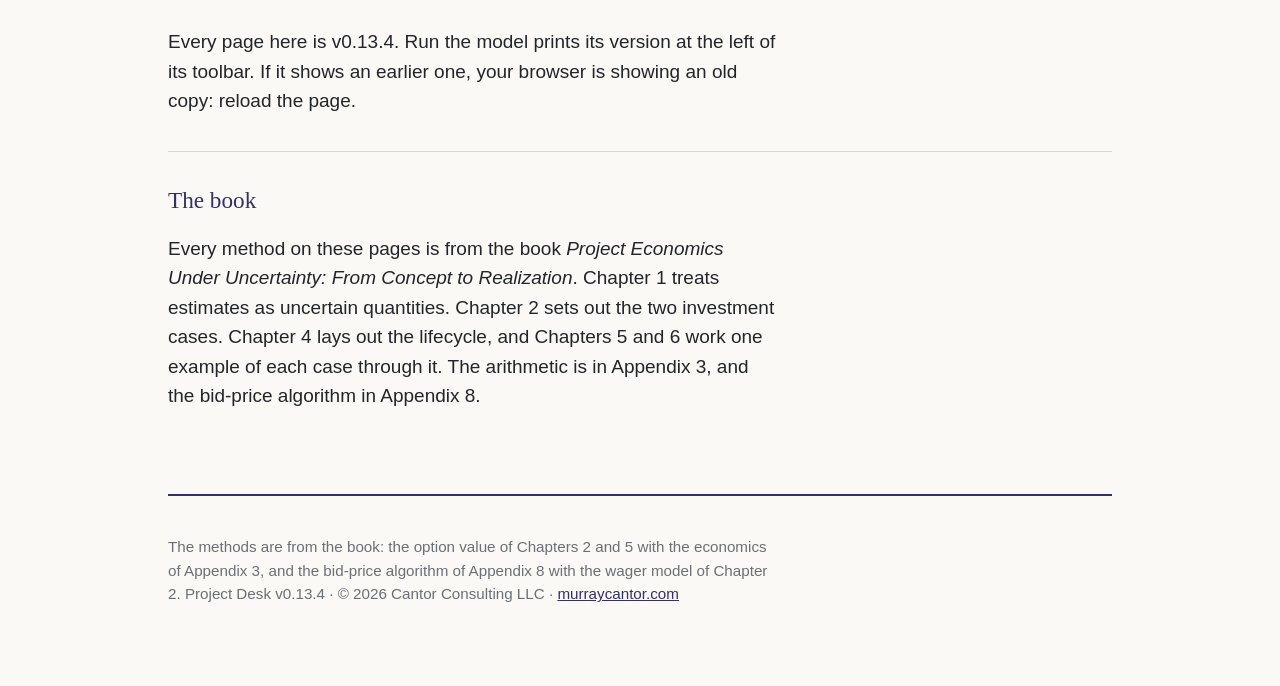
==== commit 6871ed8d: "v0.13.4: remove the Appendix 2 and 7 paragraph from the home page Co-Authored-By: Claude Fable 5.1 <" ====
--- a/index.html
+++ b/index.html
@@ -281,7 +281,6 @@
   <h2>What this site is for</h2>
   <p class="lead">The book introduces its methods with worked examples and the mathematics behind them. This site turns them into working tools, so a reader can apply them to a real project rather than only follow the examples.</p>
   <p>Two are here now. Real option value, from Chapters 2 and 5 with Appendix 3, says what a project whose delivery date is yours to choose is worth at the confidence you state. The bid-price algorithm of Appendix 8 says what to charge for work wanted by a fixed date. Each opens on the book's own example, and each has a page explaining the model and a user guide.</p>
-  <p>The book sets out two more algorithms for tools to carry: completion velocity learning (Appendix 2) and the quality confidence model (Appendix 7). They are not on the site yet.</p>
 </section>
 
 <section id="idea">
@@ -351,7 +350,7 @@
 <section id="use">
   <h2>Using the pages</h2>
   <p>Run the model works entirely in your browser. Nothing you type is uploaded or shared, and each model keeps its own projects on this computer. Export writes them to a file you keep; Import reads them back.</p>
-  <p>Every page here is v0.13.3. Run the model prints its version at the left of its toolbar. If it shows an earlier one, your browser is showing an old copy: reload the page.</p>
+  <p>Every page here is v0.13.4. Run the model prints its version at the left of its toolbar. If it shows an earlier one, your browser is showing an old copy: reload the page.</p>
 </section>
 
 <section id="book">
@@ -362,7 +361,7 @@
 </main>
 <footer>
   <p>The methods are from the book: the option value of Chapters 2 and 5 with the economics of Appendix 3, and the bid-price algorithm of Appendix 8 with the wager model of Chapter 2.
-  Project Desk v0.13.3 · © 2026 Cantor Consulting LLC · <a href="https://murraycantor.com/">murraycantor.com</a></p>
+  Project Desk v0.13.4 · © 2026 Cantor Consulting LLC · <a href="https://murraycantor.com/">murraycantor.com</a></p>
 </footer>
 
 </div>
